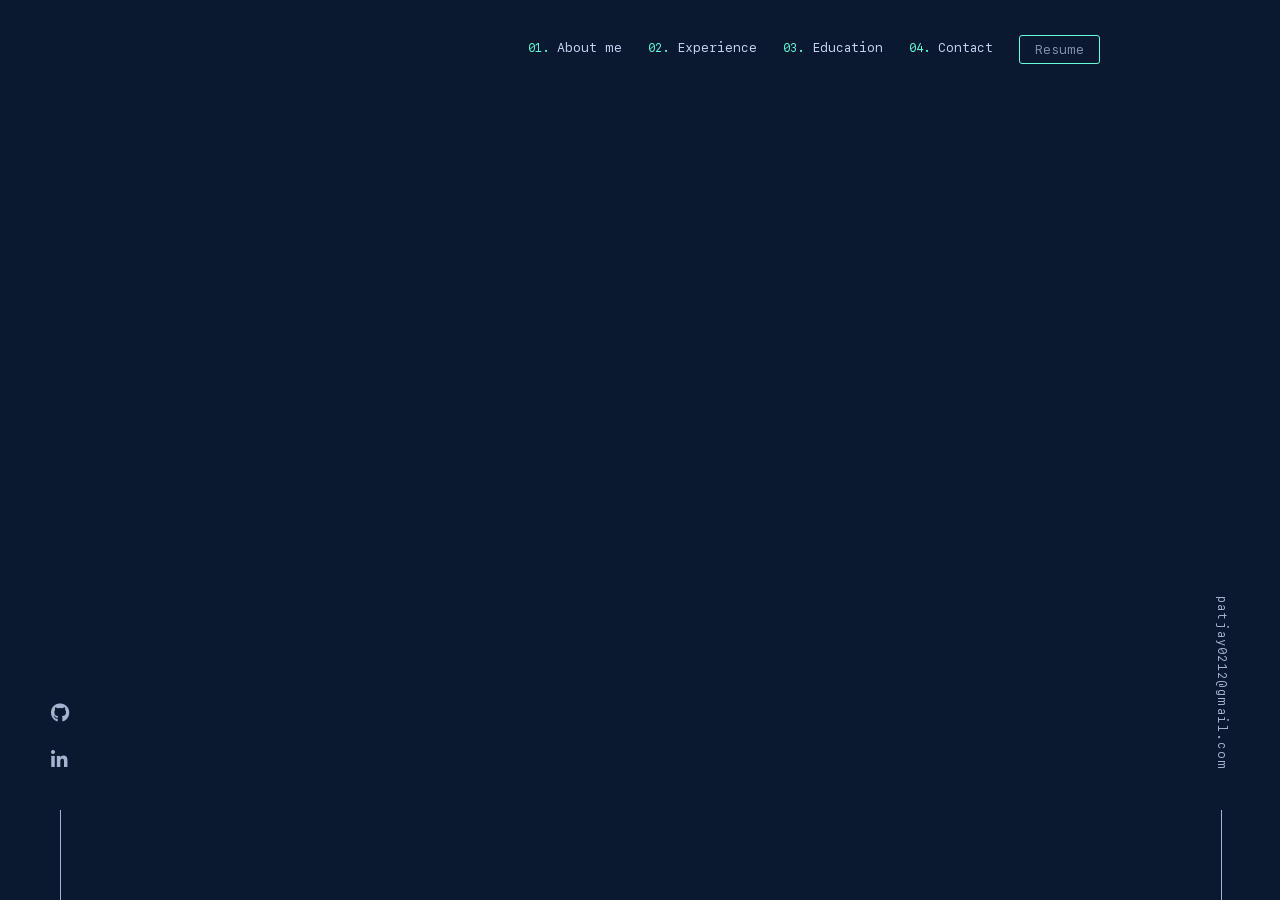
==== index.html @ 79aa5a14 "Auto-generated commit [ci skip]" ====
<!DOCTYPE html><html lang="en"><head>
  <meta charset="utf-8">

  <!-- Primary Meta Tags -->
  <title>Jay Patil</title>

  <base href="https://jaysp97.github.io/jay-patil/">
  <meta name="viewport" content="width=device-width, initial-scale=1">
  <link rel="icon" type="image/x-icon" href="favicon.ico">
  


  <meta name="theme-color" content="#1976d2">
<style>:root{--blue:#007bff;--indigo:#6610f2;--purple:#6f42c1;--pink:#e83e8c;--red:#dc3545;--orange:#fd7e14;--yellow:#ffc107;--green:#28a745;--teal:#20c997;--cyan:#17a2b8;--white:#fff;--gray:#6c757d;--gray-dark:#343a40;--primary:#007bff;--secondary:#6c757d;--success:#28a745;--info:#17a2b8;--warning:#ffc107;--danger:#dc3545;--light:#f8f9fa;--dark:#343a40;--breakpoint-xs:0;--breakpoint-sm:576px;--breakpoint-md:768px;--breakpoint-lg:992px;--breakpoint-xl:1200px;--font-family-sans-serif:-apple-system,BlinkMacSystemFont,"Segoe UI",Roboto,"Helvetica Neue",Arial,"Noto Sans","Liberation Sans",sans-serif,"Apple Color Emoji","Segoe UI Emoji","Segoe UI Symbol","Noto Color Emoji";--font-family-monospace:SFMono-Regular,Menlo,Monaco,Consolas,"Liberation Mono","Courier New",monospace}*,:after,:before{box-sizing:border-box}html{font-family:sans-serif;line-height:1.15;-webkit-text-size-adjust:100%;-webkit-tap-highlight-color:transparent}body{margin:0;font-family:-apple-system,BlinkMacSystemFont,Segoe UI,Roboto,Helvetica Neue,Arial,Noto Sans,Liberation Sans,sans-serif,"Apple Color Emoji","Segoe UI Emoji",Segoe UI Symbol,"Noto Color Emoji";font-size:1rem;font-weight:400;line-height:1.5;color:#212529;text-align:left;background-color:#fff}@media print{*,:after,:before{text-shadow:none!important;box-shadow:none!important}@page{size:a3}body{min-width:992px!important}}body{margin:0;width:100%;min-height:100%;overflow-x:hidden;-moz-osx-font-smoothing:grayscale;-webkit-font-smoothing:antialiased;background-color:#0a192f;color:#8892b0;line-height:1.3;font-family:Calibre,San Francisco,SF Pro Text,-apple-system,system-ui,BlinkMacSystemFont,Roboto,Helvetica Neue,Segoe UI,Arial,sans-serif;font-size:20px}@media (max-width: 30em){body{font-size:18px}}@font-face{font-family:Calibre;font-weight:500;font-style:italic;font-display:swap;unicode-range:U+000-5FF;src:local("Calibre"),url(Calibre-MediumItalic.be217c2ede93894b.woff2) format("woff2"),url(Calibre-MediumItalic.c208ad34563c6e0d.woff) format("woff")}@font-face{font-family:Calibre;font-weight:600;font-style:italic;font-display:swap;unicode-range:U+000-5FF;src:local("Calibre"),url(Calibre-SemiboldItalic.a958d7807220dc68.woff2) format("woff2"),url(Calibre-SemiboldItalic.c4c8636ca594b991.woff) format("woff")}@font-face{font-family:Calibre;font-weight:400;font-style:normal;font-display:swap;unicode-range:U+000-5FF;src:local("Calibre"),url(Calibre-Regular.909f29a1c35631ca.woff2) format("woff2"),url(Calibre-Regular.c400f46f6e8e61d5.woff) format("woff")}@font-face{font-family:Calibre;font-weight:500;font-style:normal;font-display:swap;unicode-range:U+000-5FF;src:local("Calibre"),url(Calibre-Medium.5111882c5902cb9b.woff2) format("woff2"),url(Calibre-Medium.6025a4b4c99e6acf.woff) format("woff")}@font-face{font-family:Calibre;font-weight:600;font-style:normal;font-display:swap;unicode-range:U+000-5FF;src:local("Calibre"),url(Calibre-Semibold.63d76c8ceed8bcc0.woff2) format("woff2"),url(Calibre-Semibold.3155be1c68cea35a.woff) format("woff")}@font-face{font-family:Calibre;font-weight:400;font-style:italic;font-display:swap;unicode-range:U+000-5FF;src:local("Calibre"),url(Calibre-RegularItalic.00b20aab8baecc34.woff2) format("woff2"),url(Calibre-RegularItalic.9c53a80a9a25a4bf.woff) format("woff")}@font-face{font-family:Calibre;font-weight:300;font-style:normal;font-display:swap;unicode-range:U+000-5FF;src:local("Calibre"),url(Calibre-Light.d7e988237b9ae39d.woff2) format("woff2"),url(Calibre-Light.0ff1e2bef23f173e.woff) format("woff")}@font-face{font-family:Calibre;font-weight:300;font-style:italic;font-display:swap;unicode-range:U+000-5FF;src:local("Calibre"),url(Calibre-LightItalic.e4a91e1473ee15cf.woff2) format("woff2"),url(Calibre-LightItalic.44560552c8b21566.woff) format("woff")}</style><link rel="stylesheet" href="styles.0f6597a0bbbd17ad.css" media="print" onload="this.media='all'"><noscript><link rel="stylesheet" href="styles.0f6597a0bbbd17ad.css"></noscript></head>

<body>
  <app-root></app-root>
  <noscript>Please enable JavaScript to continue using this application.</noscript>
<script src="runtime.e6fefcc9a9c28c77.js" type="module"></script><script src="polyfills.200bb17635a854ed.js" type="module"></script><script src="scripts.8c844e0f4a27dcd1.js" defer></script><script src="main.6ca53a3610f122a8.js" type="module"></script>

</body></html>
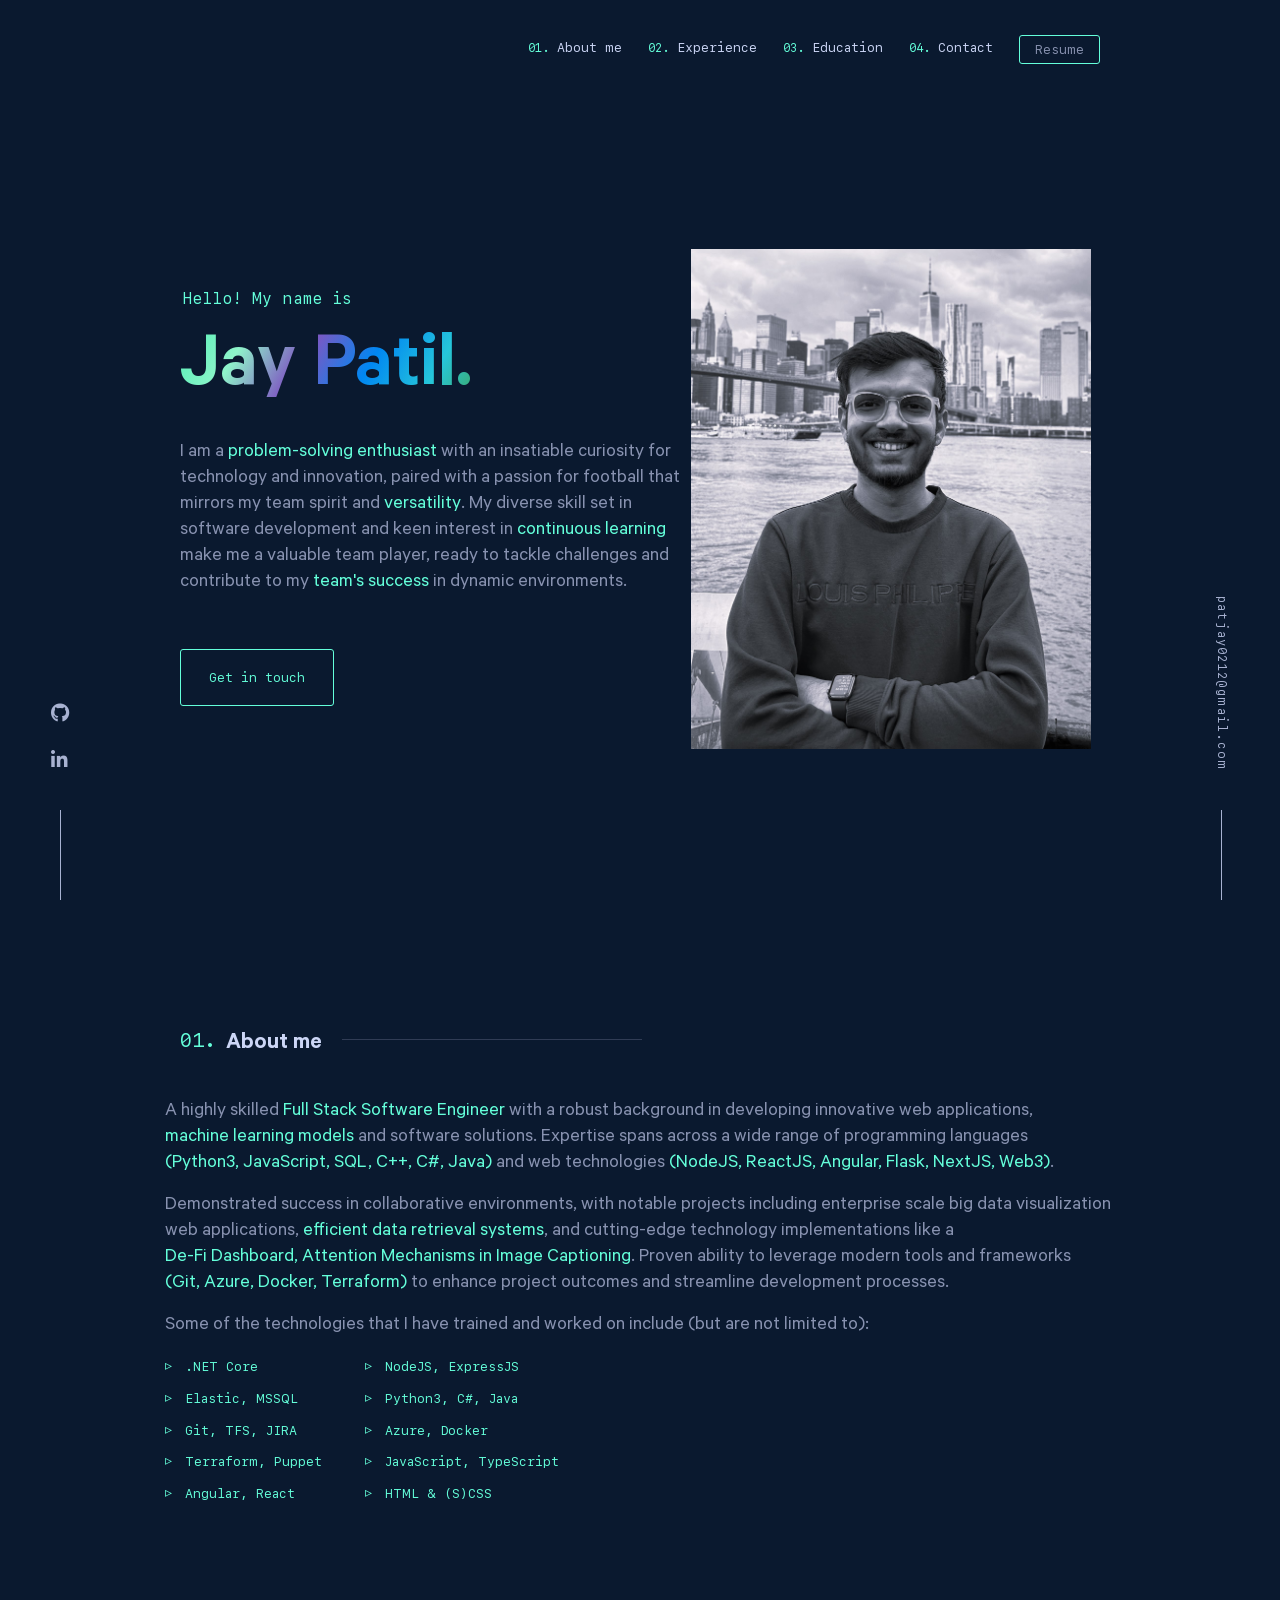
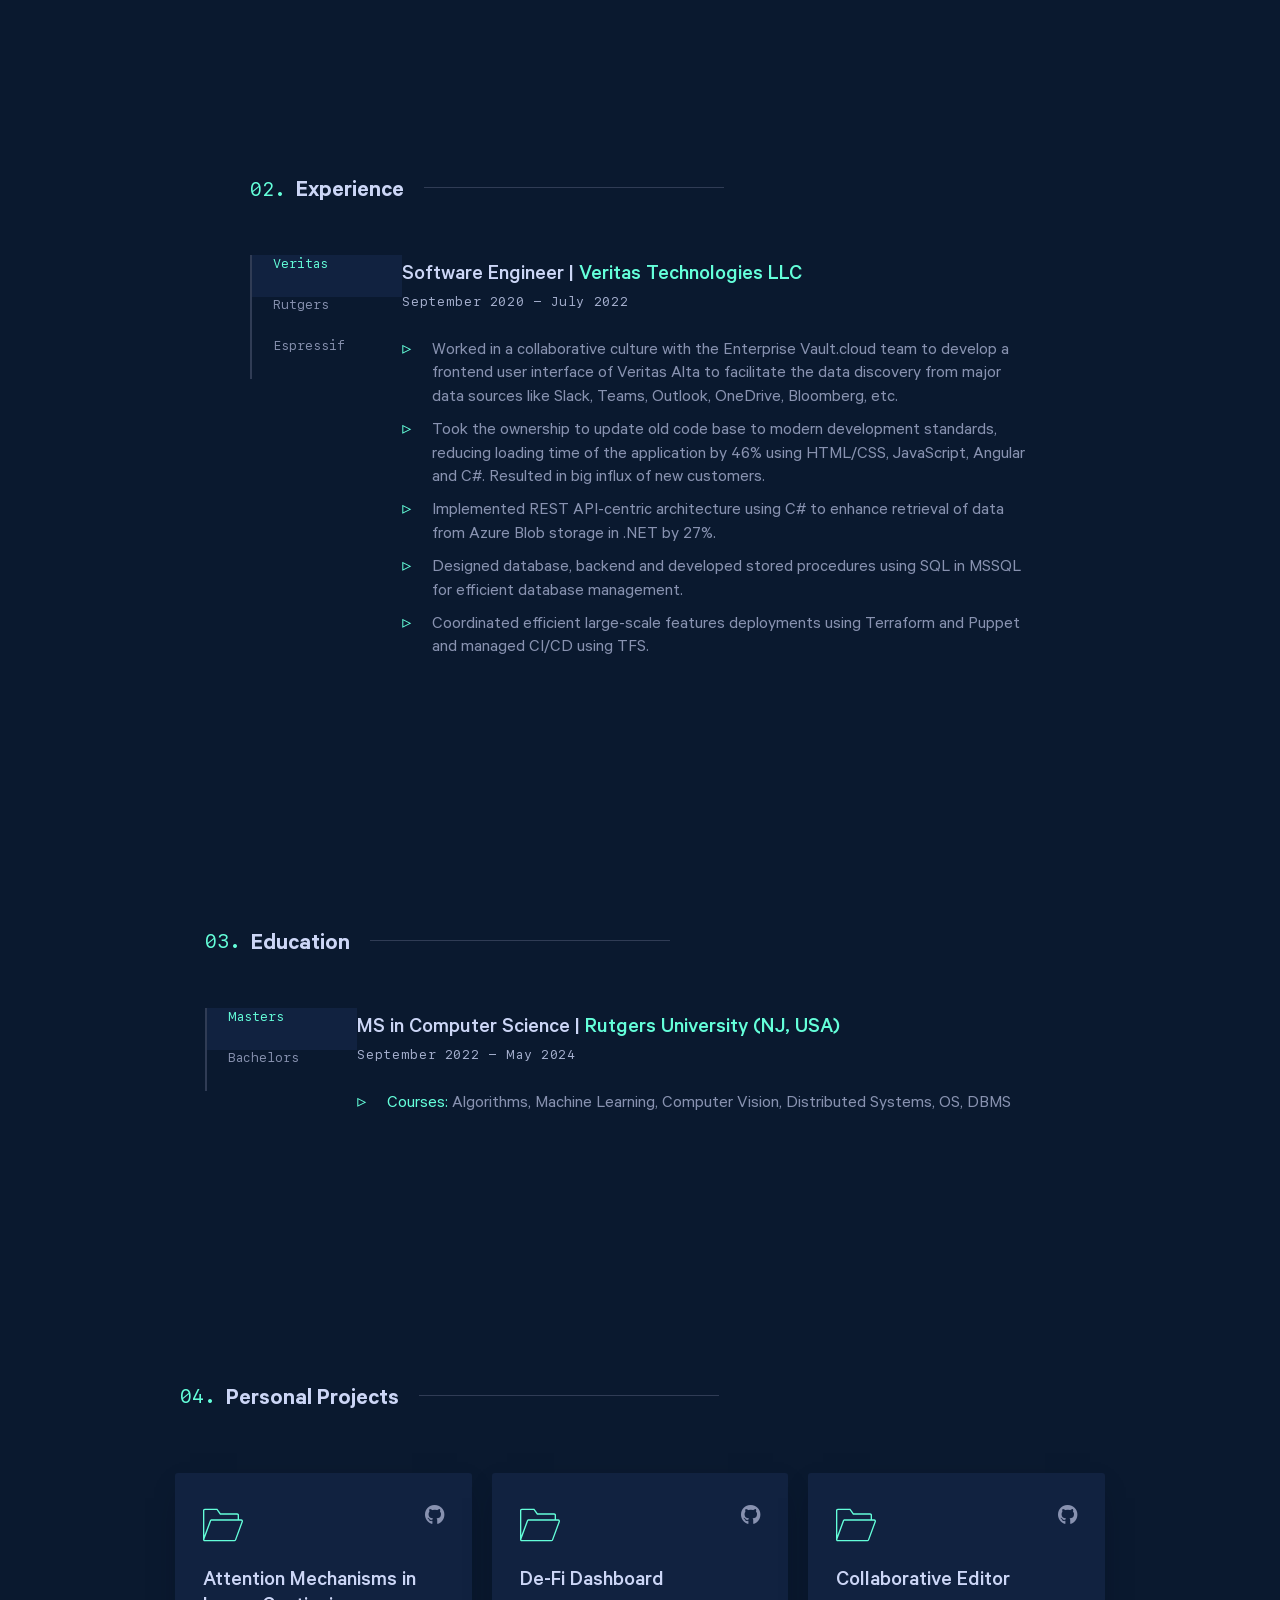
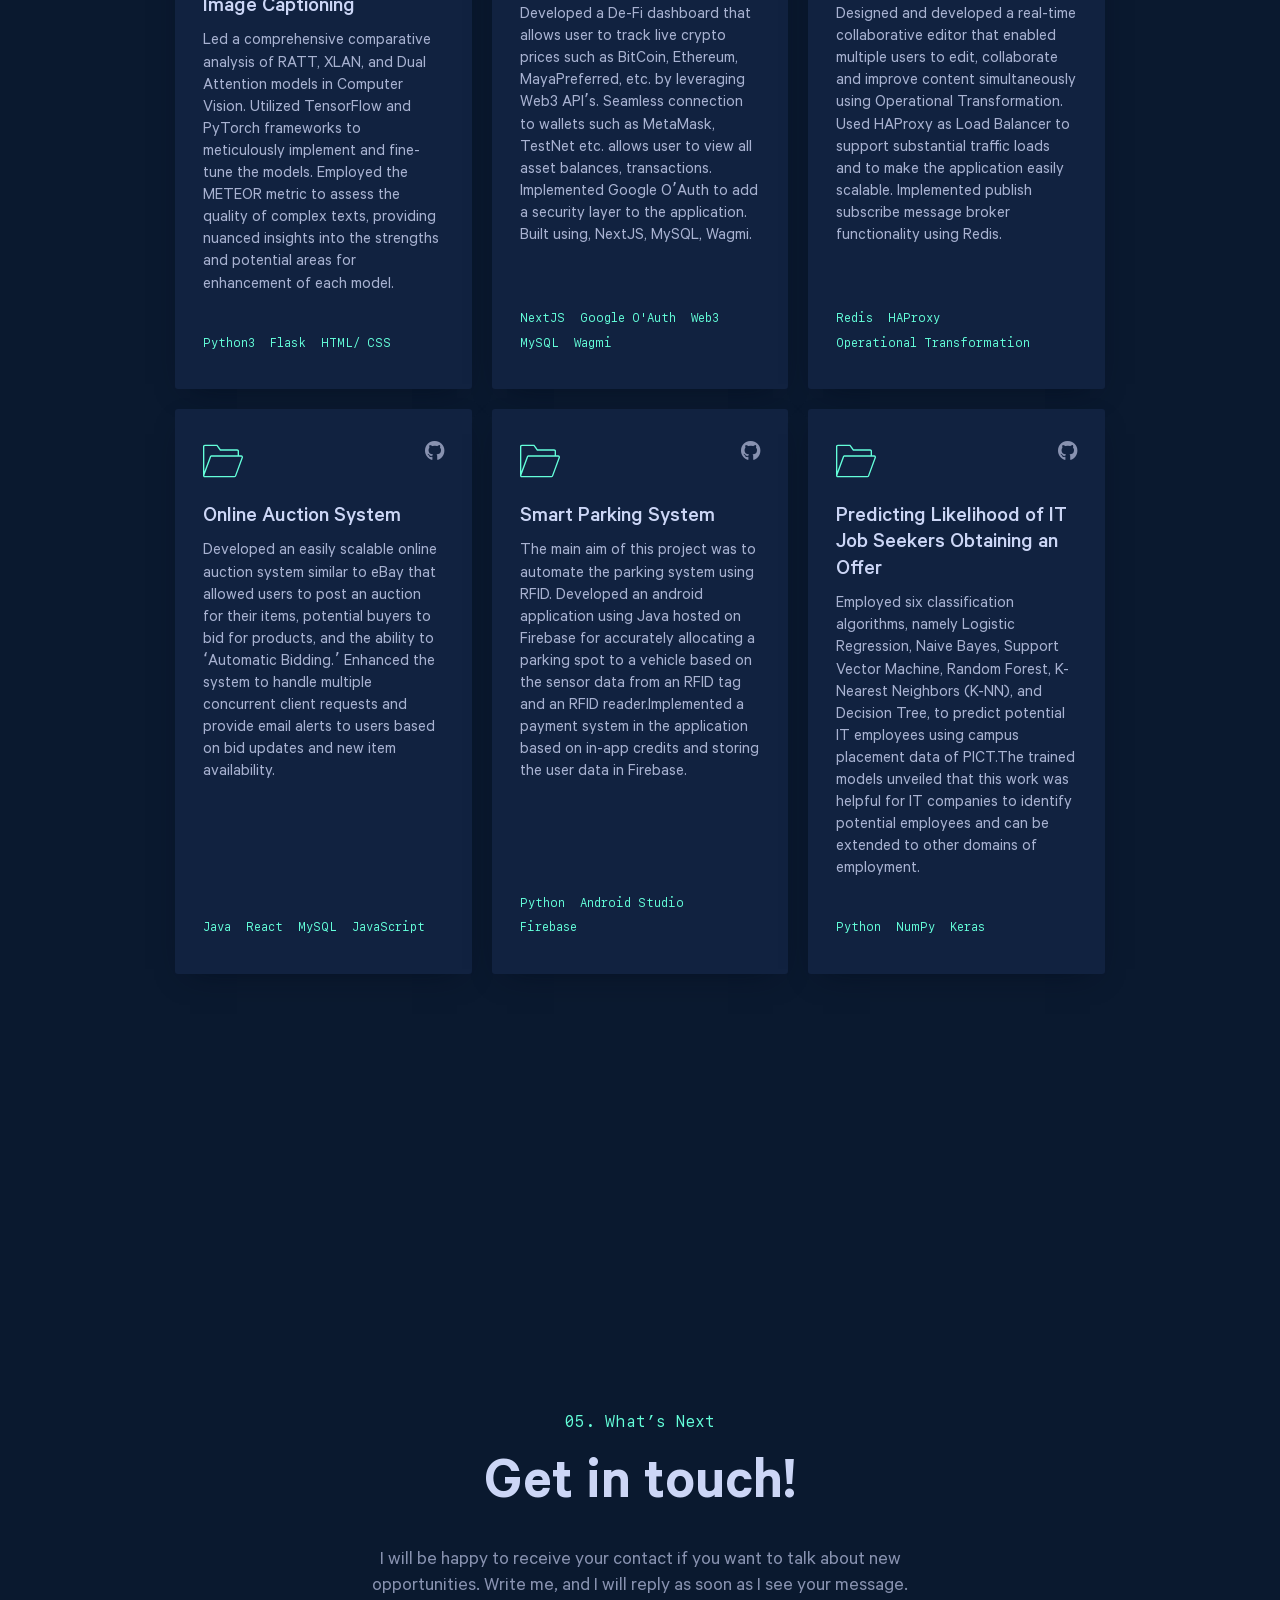
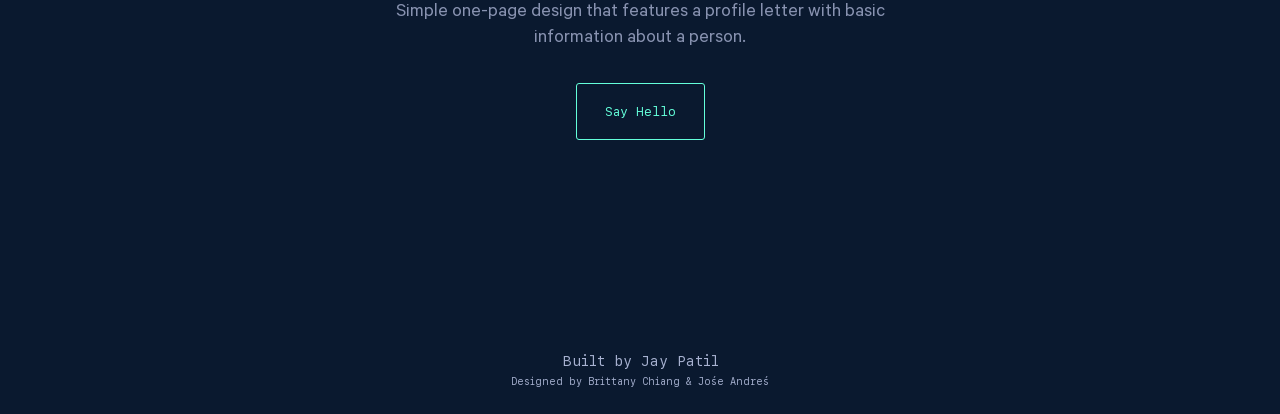
==== commit 7233c9d5: "Auto-generated commit [ci skip]" ====
--- a/index.html
+++ b/index.html
@@ -4,7 +4,7 @@
   <!-- Primary Meta Tags -->
   <title>Jay Patil</title>
 
-  <base href="https://jaysp97.github.io/jay-patil/">
+  <base href="/">
   <meta name="viewport" content="width=device-width, initial-scale=1">
   <link rel="icon" type="image/x-icon" href="favicon.ico">
   
@@ -16,6 +16,6 @@
 <body>
   <app-root></app-root>
   <noscript>Please enable JavaScript to continue using this application.</noscript>
-<script src="runtime.e6fefcc9a9c28c77.js" type="module"></script><script src="polyfills.200bb17635a854ed.js" type="module"></script><script src="scripts.8c844e0f4a27dcd1.js" defer></script><script src="main.6ca53a3610f122a8.js" type="module"></script>
+<script src="runtime.e6fefcc9a9c28c77.js" type="module"></script><script src="polyfills.200bb17635a854ed.js" type="module"></script><script src="scripts.8c844e0f4a27dcd1.js" defer></script><script src="main.1024b07bff934e49.js" type="module"></script>
 
 </body></html>
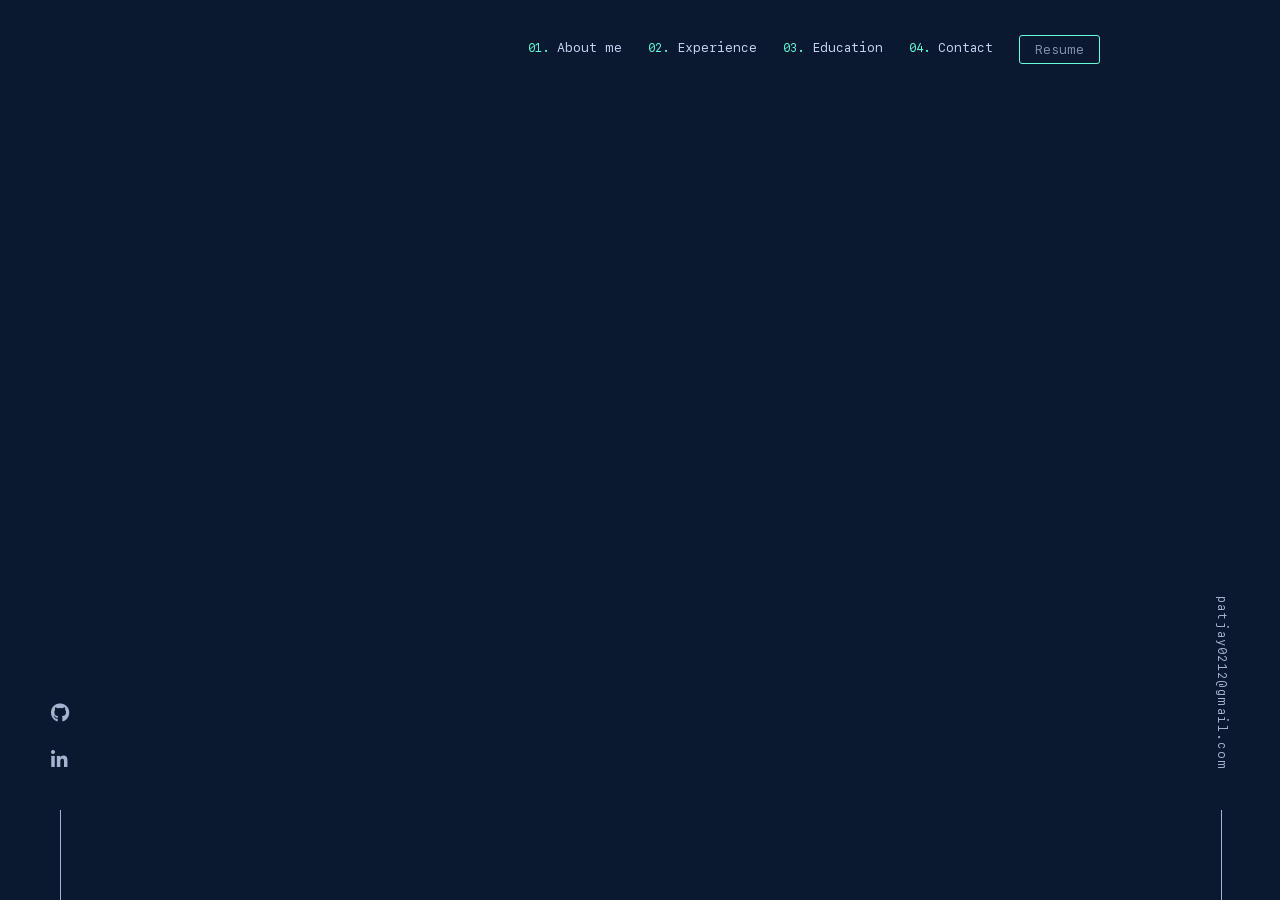
==== commit bec61ffb: "Auto-generated commit" ====
--- a/index.html
+++ b/index.html
@@ -4,7 +4,7 @@
   <!-- Primary Meta Tags -->
   <title>Jay Patil</title>
 
-  <base href="/">
+  <base href="https://jaysp97.github.io/jay-patil/">
   <meta name="viewport" content="width=device-width, initial-scale=1">
   <link rel="icon" type="image/x-icon" href="favicon.ico">
   
